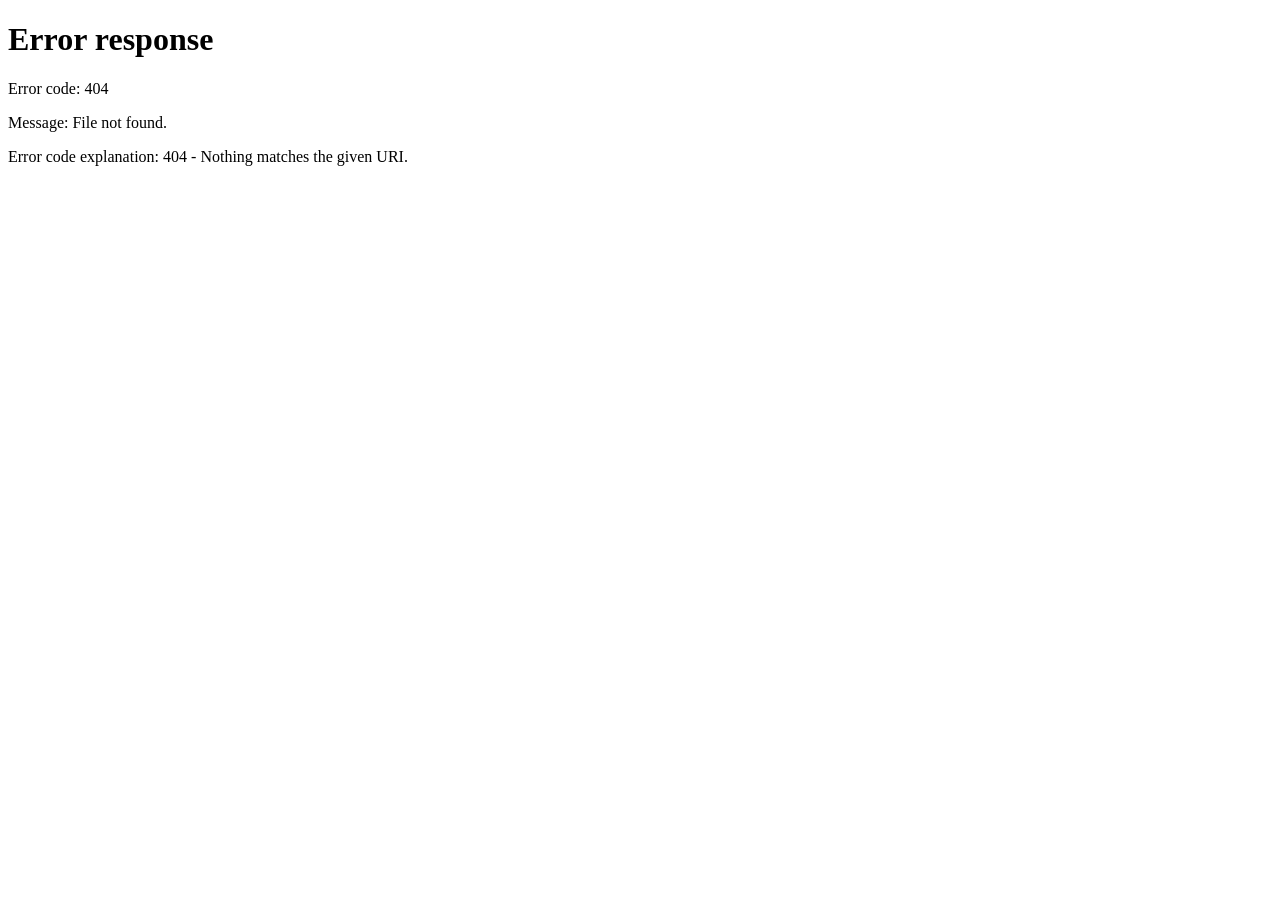
==== login.html @ 496a2136 "Finished" ====
<!DOCTYPE html>
<html lang="ru">
<head>
    <meta charset="UTF-8">
    <meta name="viewport" content="width=device-width, initial-scale=1.0">
    <meta http-equiv="refresh" content="0; url=auth.html">
    <title>Вход в систему — StudyPlan</title>
</head>
<body>
    <p>Переход на страницу входа... <a href="auth.html">Продолжить</a></p>
    <script>
        window.location.replace('auth.html');
    </script>
</body>
</html>
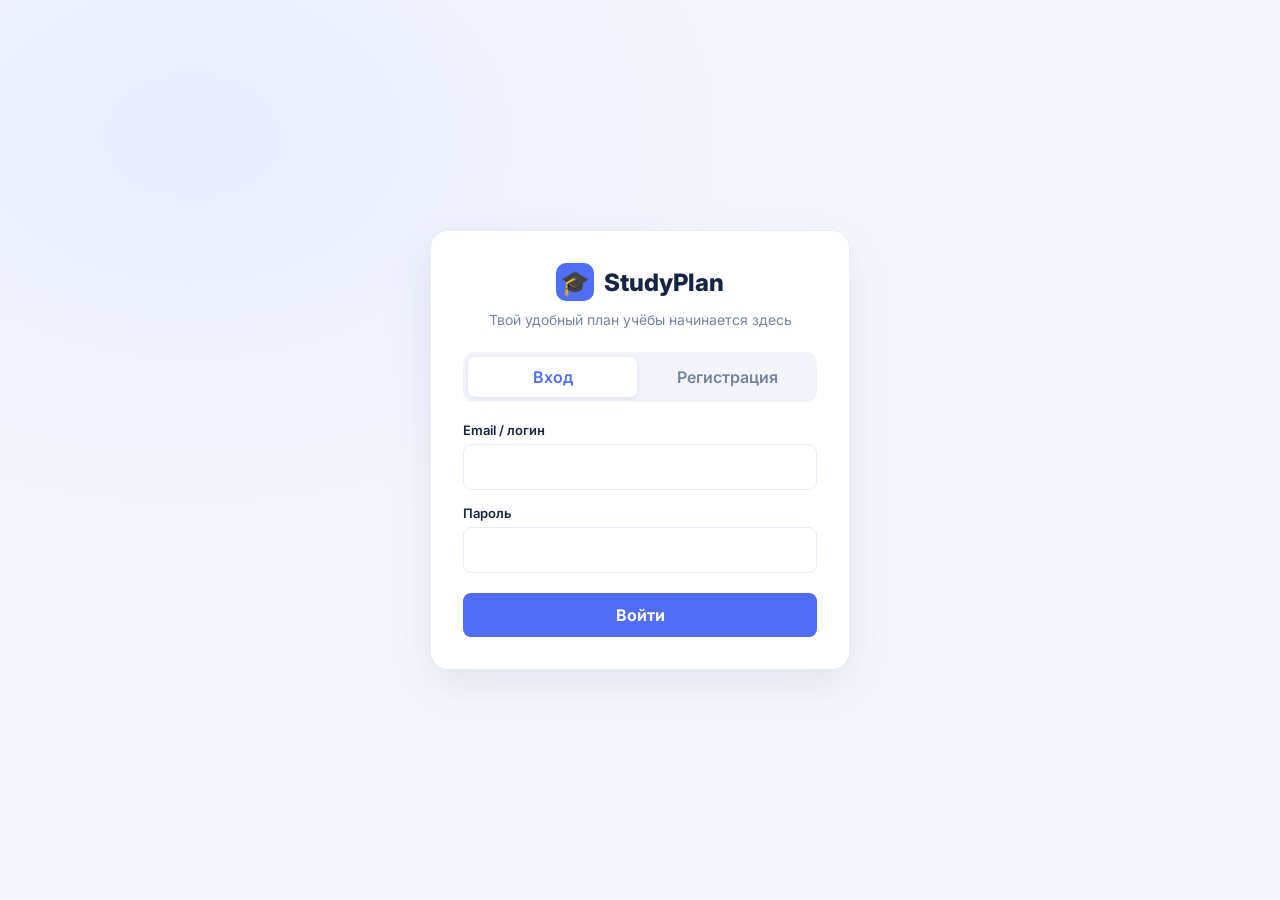
==== commit 25b322c3: "Finished" ====
--- a/login.html
+++ b/login.html
@@ -3,13 +3,291 @@
 <head>
     <meta charset="UTF-8">
     <meta name="viewport" content="width=device-width, initial-scale=1.0">
-    <meta http-equiv="refresh" content="0; url=auth.html">
-    <title>Вход в систему — StudyPlan</title>
+    <title>Вход — StudyPlan</title>
+    <link rel="preconnect" href="https://fonts.googleapis.com">
+    <link rel="preconnect" href="https://fonts.gstatic.com" crossorigin>
+    <link href="https://fonts.googleapis.com/css2?family=Inter:wght@400;500;600;700;800&display=swap" rel="stylesheet">
+    <style>
+        :root {
+            --blue: #4f6df5;
+            --blue-hover: #3b58e0;
+            --text: #172443;
+            --muted: #78849d;
+            --border: #e7edf7;
+            --background: #f5f7fc;
+            --white: #fff;
+            --red: #c93737;
+        }
+
+        * { box-sizing: border-box; }
+
+        body {
+            min-height: 100vh;
+            margin: 0;
+            display: flex;
+            align-items: center;
+            justify-content: center;
+            padding: 24px;
+            color: var(--text);
+            background:
+                radial-gradient(ellipse at 15% 15%, #e8edff 0, transparent 38%),
+                var(--background);
+            font-family: Inter, Arial, sans-serif;
+        }
+
+        button, input { font: inherit; }
+        button { cursor: pointer; }
+
+        .auth-card {
+            width: min(100%, 420px);
+            padding: 32px;
+            background: var(--white);
+            border: 1px solid var(--border);
+            border-radius: 18px;
+            box-shadow: 0 16px 48px rgba(35, 57, 100, .1);
+        }
+
+        .brand {
+            display: flex;
+            align-items: center;
+            justify-content: center;
+            gap: 10px;
+            margin-bottom: 10px;
+            color: var(--text);
+            font-size: 24px;
+            font-weight: 800;
+        }
+
+        .brand-icon {
+            display: grid;
+            width: 38px;
+            height: 38px;
+            place-items: center;
+            border-radius: 10px;
+            background: var(--blue);
+            color: white;
+        }
+
+        .subtitle {
+            margin: 0 0 24px;
+            color: var(--muted);
+            text-align: center;
+            font-size: 14px;
+        }
+
+        .tabs {
+            display: grid;
+            grid-template-columns: 1fr 1fr;
+            gap: 6px;
+            margin-bottom: 20px;
+            padding: 5px;
+            border-radius: 10px;
+            background: #f2f4fa;
+        }
+
+        .tab-btn {
+            padding: 10px;
+            border: 0;
+            border-radius: 7px;
+            background: transparent;
+            color: var(--muted);
+            font-weight: 600;
+        }
+
+        .tab-btn.active {
+            background: white;
+            color: var(--blue);
+            box-shadow: 0 1px 5px rgba(35, 57, 100, .1);
+        }
+
+        .form-box { display: none; }
+        .form-box.active { display: block; }
+
+        .form-group { margin-bottom: 15px; }
+
+        .form-group label {
+            display: block;
+            margin-bottom: 6px;
+            font-size: 13px;
+            font-weight: 600;
+        }
+
+        .form-group input {
+            width: 100%;
+            padding: 12px 13px;
+            border: 1px solid var(--border);
+            border-radius: 8px;
+            color: var(--text);
+            outline: none;
+        }
+
+        .form-group input:focus {
+            border-color: var(--blue);
+            box-shadow: 0 0 0 3px rgba(79, 109, 245, .12);
+        }
+
+        .btn-submit {
+            width: 100%;
+            margin-top: 5px;
+            padding: 12px;
+            border: 0;
+            border-radius: 8px;
+            background: var(--blue);
+            color: white;
+            font-weight: 700;
+        }
+
+        .btn-submit:hover { background: var(--blue-hover); }
+
+        .message {
+            display: none;
+            margin: 0 0 15px;
+            padding: 10px 12px;
+            border-radius: 8px;
+            font-size: 13px;
+        }
+
+        .message.error {
+            display: block;
+            background: #ffebeb;
+            color: var(--red);
+        }
+
+        .message.success {
+            display: block;
+            background: #e9f8f1;
+            color: #147d5c;
+        }
+
+        @media (max-width: 480px) {
+            .auth-card { padding: 24px 20px; }
+        }
+    </style>
 </head>
 <body>
-    <p>Переход на страницу входа... <a href="auth.html">Продолжить</a></p>
+    <main class="auth-card">
+        <div class="brand"><span class="brand-icon">🎓</span> StudyPlan</div>
+        <p class="subtitle">Твой удобный план учёбы начинается здесь</p>
+
+        <div class="tabs" role="tablist" aria-label="Вход или регистрация">
+            <button class="tab-btn active" id="loginTab" type="button" role="tab" aria-selected="true">Вход</button>
+            <button class="tab-btn" id="registerTab" type="button" role="tab" aria-selected="false">Регистрация</button>
+        </div>
+
+        <p class="message" id="message" role="status" aria-live="polite"></p>
+
+        <section class="form-box active" id="loginBox" aria-labelledby="loginTab">
+            <form id="loginForm">
+                <div class="form-group">
+                    <label for="loginEmail">Email / логин</label>
+                    <input type="text" id="loginEmail" autocomplete="username" required>
+                </div>
+                <div class="form-group">
+                    <label for="loginPassword">Пароль</label>
+                    <input type="password" id="loginPassword" autocomplete="current-password" required>
+                </div>
+                <button class="btn-submit" type="submit">Войти</button>
+            </form>
+        </section>
+
+        <section class="form-box" id="registerBox" aria-labelledby="registerTab">
+            <form id="registerForm">
+                <div class="form-group">
+                    <label for="registerName">Имя</label>
+                    <input type="text" id="registerName" autocomplete="name" required>
+                </div>
+                <div class="form-group">
+                    <label for="registerEmail">Email / логин</label>
+                    <input type="text" id="registerEmail" autocomplete="username" required>
+                </div>
+                <div class="form-group">
+                    <label for="registerPassword">Пароль</label>
+                    <input type="password" id="registerPassword" autocomplete="new-password" minlength="6" required>
+                </div>
+                <button class="btn-submit" type="submit">Создать аккаунт</button>
+            </form>
+        </section>
+    </main>
+
     <script>
-        window.location.replace('auth.html');
+        const loginTab = document.getElementById('loginTab');
+        const registerTab = document.getElementById('registerTab');
+        const loginBox = document.getElementById('loginBox');
+        const registerBox = document.getElementById('registerBox');
+        const message = document.getElementById('message');
+
+        function showMessage(text, type) {
+            message.textContent = text;
+            message.className = `message ${type}`;
+        }
+
+        function showForm(form) {
+            const isLogin = form === 'login';
+            loginBox.classList.toggle('active', isLogin);
+            registerBox.classList.toggle('active', !isLogin);
+            loginTab.classList.toggle('active', isLogin);
+            registerTab.classList.toggle('active', !isLogin);
+            loginTab.setAttribute('aria-selected', String(isLogin));
+            registerTab.setAttribute('aria-selected', String(!isLogin));
+            message.className = 'message';
+            message.textContent = '';
+        }
+
+        function loadUser() {
+            try {
+                return JSON.parse(localStorage.getItem('sp_user') || 'null');
+            } catch (error) {
+                console.error('Could not read the saved account.', error);
+                return null;
+            }
+        }
+
+        loginTab.addEventListener('click', () => showForm('login'));
+        registerTab.addEventListener('click', () => showForm('register'));
+
+        document.getElementById('registerForm').addEventListener('submit', event => {
+            event.preventDefault();
+            const name = document.getElementById('registerName').value.trim();
+            const email = document.getElementById('registerEmail').value.trim();
+            const password = document.getElementById('registerPassword').value;
+
+            if (!name || !email || !password) {
+                showMessage('Заполните все поля.', 'error');
+                return;
+            }
+
+            try {
+                localStorage.setItem('sp_user', JSON.stringify({ name, email, password }));
+                document.getElementById('loginEmail').value = email;
+                document.getElementById('loginPassword').value = '';
+                showForm('login');
+                showMessage('Аккаунт создан. Теперь войдите с вашим паролем.', 'success');
+            } catch (error) {
+                console.error('Could not save the account.', error);
+                showMessage('Не удалось сохранить аккаунт в этом браузере.', 'error');
+            }
+        });
+
+        document.getElementById('loginForm').addEventListener('submit', event => {
+            event.preventDefault();
+            const email = document.getElementById('loginEmail').value.trim();
+            const password = document.getElementById('loginPassword').value;
+            const user = loadUser();
+
+            if (!user || user.email !== email || user.password !== password) {
+                showMessage('Неверный логин или пароль. Проверьте данные или создайте аккаунт.', 'error');
+                return;
+            }
+
+            try {
+                localStorage.setItem('sp_profile', JSON.stringify({ name: user.name }));
+                localStorage.setItem('sp_is_logged_in', 'true');
+                window.location.href = 'index.html';
+            } catch (error) {
+                console.error('Could not save the login state.', error);
+                showMessage('Не удалось войти: браузер не сохранил данные.', 'error');
+            }
+        });
     </script>
 </body>
 </html>
